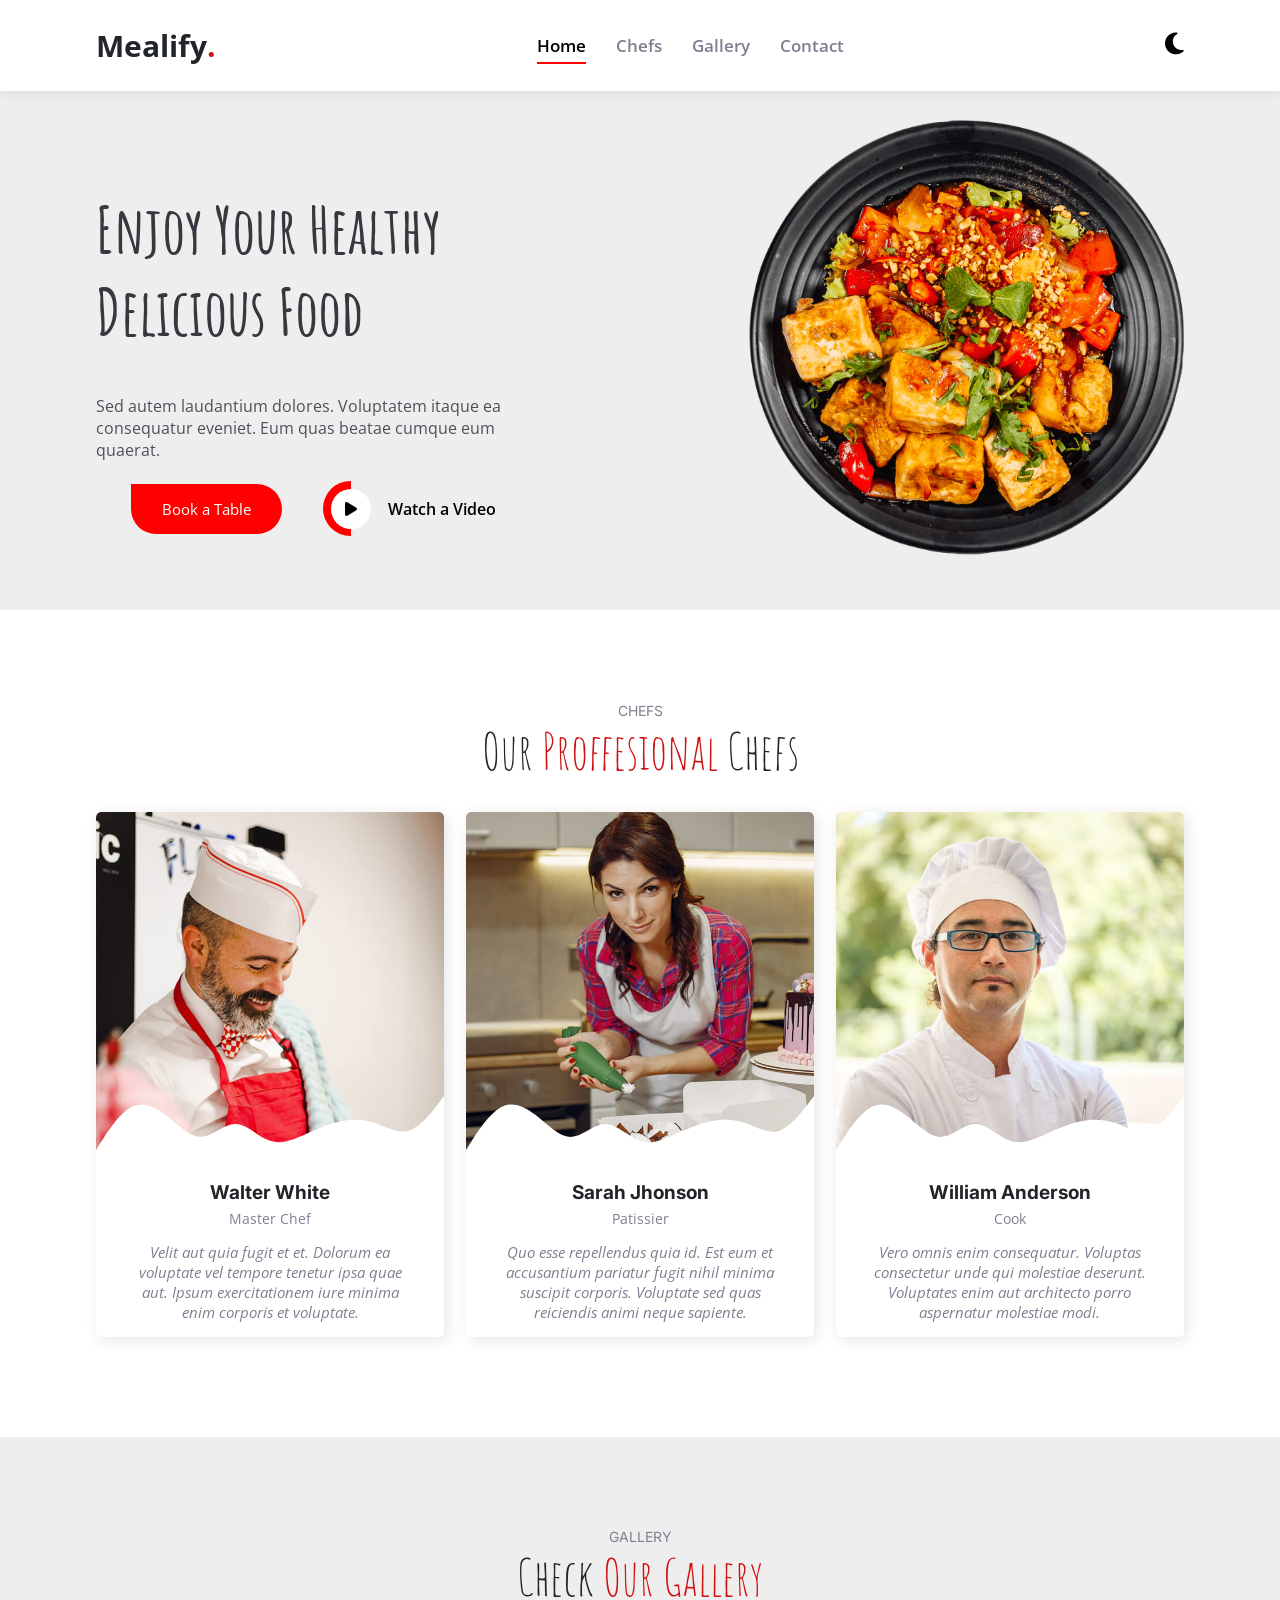
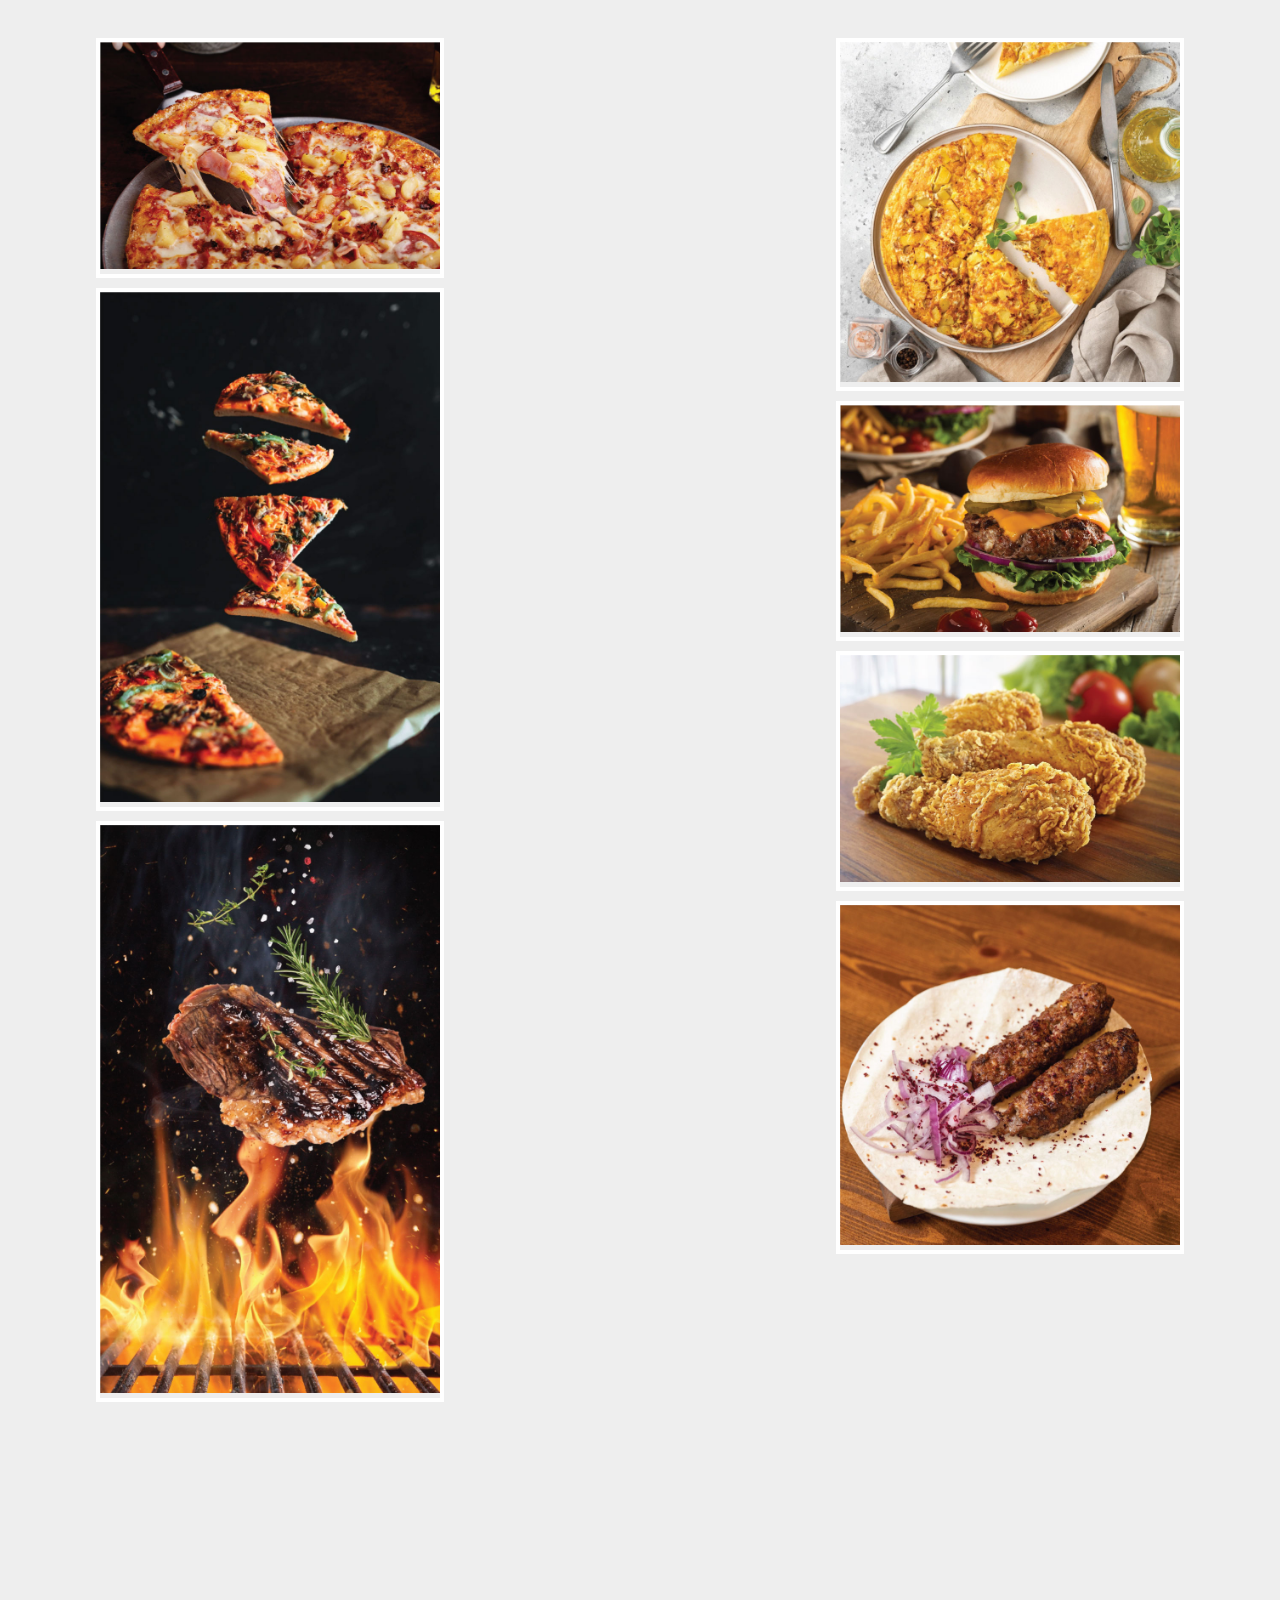
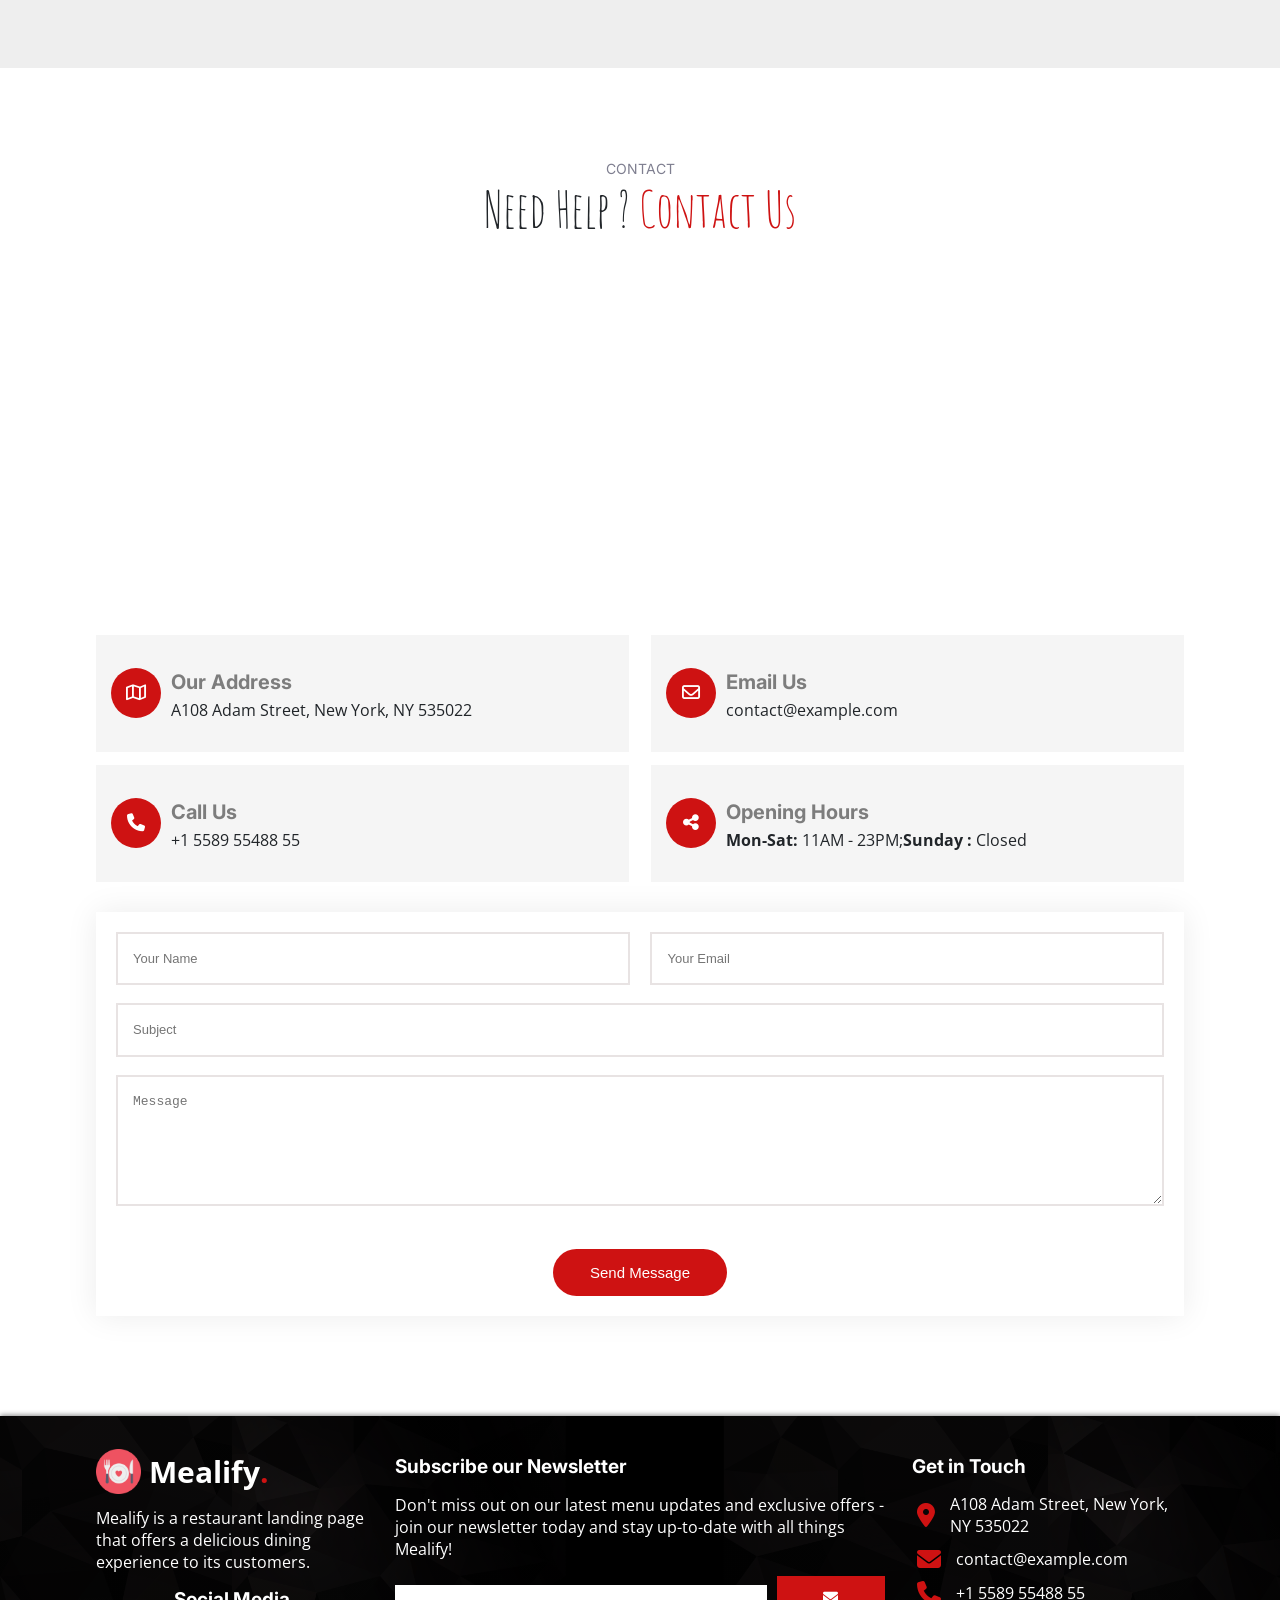
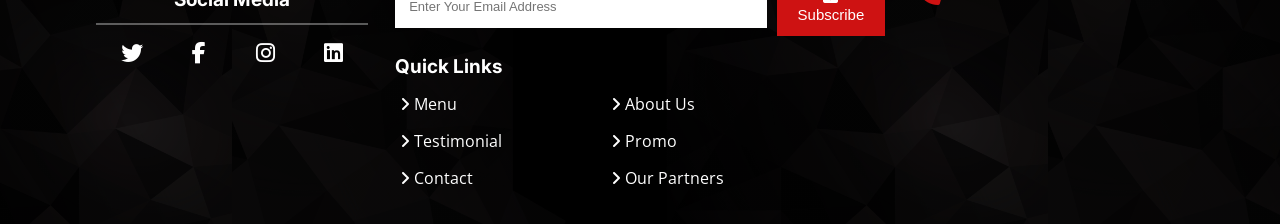
==== index.html @ 61e2e2f1 "Responsive Project" ====
<!DOCTYPE html>
<html lang="en">

    <head>
        <meta charset="UTF-8">
        <meta name="viewport" content="width=device-width, initial-scale=1.0">
        <title>Mealify</title>
        <link rel="shortcut icon" href="img/favicon.png" type="image/x-icon">
        <link rel="preconnect" href="https://fonts.googleapis.com">
        <link rel="preconnect" href="https://fonts.gstatic.com" crossorigin>
        <link
            href="https://fonts.googleapis.com/css2?family=Amatic+SC:wght@400;700&family=Inter:wght@100..900&family=Open+Sans:ital,wght@0,300..800;1,300..800&display=swap"
            rel="stylesheet">
        <link rel="stylesheet" href="css/all.min.css">
        <link rel="stylesheet" href="css/style.css">
        <link rel="stylesheet" href="css/media.css">
    </head>
    </div>

    <body>
        <nav>
            <div class="container">
                <div class="nav-parent">
                    <div class="nav-logo">
                        <h2>Mealify<span>.</span></h2>
                    </div>
                    <div class="nav-links">
                        <ul>
                            <li><a href="#home">Home</a></li>
                            <li><a href="#chefs">Chefs</a></li>
                            <li><a href="#gallery">Gallery</a></li>
                            <li><a href="#contact">Contact</a></li>
                        </ul>
                    </div>

                    <div class="nav-icon">
                        <i class="fa-solid fa-moon" style="color: #000000;"></i>
                    </div>
                </div>

        </nav>
        <header id="home">
            <div class="container">
                <div class="header-parent">
                    <div class="header-content">
                        <h1>Enjoy Your Healthy <br> Delicious Food</h1>
                        <p>Sed autem laudantium dolores. Voluptatem itaque ea consequatur eveniet. Eum quas beatae
                            cumque eum quaerat.</p>
                        <div class="btn-group">
                            <a class="btn1">
                                Book a Table
                            </a>
                            <a class="btn2">
                                <div class="btn2-icon">
                                    <i class="fa-solid fa-play"></i>
                                </div>
                                Watch a Video
                            </a>
                        </div>
                    </div>
                    <picture class="header-img">
                        <img src="img/hero-img.png" alt="Dish">
                    </picture>
                </div>
            </div>
        </header>

        <!-- chefs -->
        <section class="chef space-y" id="chefs">
            <div class="container">
                <div class="chef-content text-center">
                    <h2 class="title-head">chefs</h2>
                    <h3 class="title-content">Our <span>Proffesional</span> Chefs</h3>
                </div>
                <div class="chef-cards">
                    <div class="card">
                        <div class="social-icons">
                            <i class="fa-brands fa-twitter"></i>
                            <i class="fa-brands fa-facebook-f"></i>
                            <i class="fa-brands fa-instagram"></i>
                            <i class="fa-brands fa-linkedin"></i>
                        </div>
                        <div class="card-img">
                            <img src="img/chefs-1.jpg" alt="">
                            <svg xmlns="http://www.w3.org/2000/svg" viewBox="0 0 1440 320">
                                <path fill="#ffffff" fill-opacity="1"
                                    d="M0,256L24,218.7C48,181,96,107,144,80C192,53,240,75,288,112C336,149,384,203,432,202.7C480,203,528,149,576,149.3C624,149,672,203,720,218.7C768,235,816,213,864,192C912,171,960,149,1008,138.7C1056,128,1104,128,1152,144C1200,160,1248,192,1296,176C1344,160,1392,96,1416,64L1440,32L1440,320L1416,320C1392,320,1344,320,1296,320C1248,320,1200,320,1152,320C1104,320,1056,320,1008,320C960,320,912,320,864,320C816,320,768,320,720,320C672,320,624,320,576,320C528,320,480,320,432,320C384,320,336,320,288,320C240,320,192,320,144,320C96,320,48,320,24,320L0,320Z">
                                </path>
                            </svg>
                        </div>
                        <div class="card-content text-center">
                            <h2>Walter White</h2>
                            <p>Master Chef</p>
                            <p>Velit aut quia fugit et et. Dolorum ea voluptate vel tempore tenetur ipsa quae aut.
                                Ipsum exercitationem iure minima
                                enim corporis et voluptate.</p>
                        </div>

                    </div>
                    <div class="card">
                        <div class="social-icons">
                            <i class="fa-brands fa-twitter"></i>
                            <i class="fa-brands fa-facebook-f"></i>
                            <i class="fa-brands fa-instagram"></i>
                            <i class="fa-brands fa-linkedin"></i>
                        </div>
                        <div class="card-img">
                            <img src="img/chefs-2.jpg" alt="">
                            <svg xmlns="http://www.w3.org/2000/svg" viewBox="0 0 1440 320">
                                <path fill="#ffffff" fill-opacity="1"
                                    d="M0,256L24,218.7C48,181,96,107,144,80C192,53,240,75,288,112C336,149,384,203,432,202.7C480,203,528,149,576,149.3C624,149,672,203,720,218.7C768,235,816,213,864,192C912,171,960,149,1008,138.7C1056,128,1104,128,1152,144C1200,160,1248,192,1296,176C1344,160,1392,96,1416,64L1440,32L1440,320L1416,320C1392,320,1344,320,1296,320C1248,320,1200,320,1152,320C1104,320,1056,320,1008,320C960,320,912,320,864,320C816,320,768,320,720,320C672,320,624,320,576,320C528,320,480,320,432,320C384,320,336,320,288,320C240,320,192,320,144,320C96,320,48,320,24,320L0,320Z">
                                </path>
                            </svg>
                        </div>
                        <div class="card-content text-center">
                            <h2>Sarah Jhonson</h2>
                            <p>Patissier</p>
                            <p>Quo esse repellendus quia id. Est eum et accusantium pariatur fugit nihil minima
                                suscipit corporis. Voluptate sed quas
                                reiciendis animi neque sapiente.</p>
                        </div>

                    </div>
                    <div class="card">
                        <div class="social-icons">
                            <i class="fa-brands fa-twitter"></i>
                            <i class="fa-brands fa-facebook-f"></i>
                            <i class="fa-brands fa-instagram"></i>
                            <i class="fa-brands fa-linkedin"></i>
                        </div>
                        <div class="card-img">
                            <img src="img/chefs-3.jpg" alt="">
                            <svg xmlns="http://www.w3.org/2000/svg" viewBox="0 0 1440 320">
                                <path fill="#ffffff" fill-opacity="1"
                                    d="M0,256L24,218.7C48,181,96,107,144,80C192,53,240,75,288,112C336,149,384,203,432,202.7C480,203,528,149,576,149.3C624,149,672,203,720,218.7C768,235,816,213,864,192C912,171,960,149,1008,138.7C1056,128,1104,128,1152,144C1200,160,1248,192,1296,176C1344,160,1392,96,1416,64L1440,32L1440,320L1416,320C1392,320,1344,320,1296,320C1248,320,1200,320,1152,320C1104,320,1056,320,1008,320C960,320,912,320,864,320C816,320,768,320,720,320C672,320,624,320,576,320C528,320,480,320,432,320C384,320,336,320,288,320C240,320,192,320,144,320C96,320,48,320,24,320L0,320Z">
                                </path>
                            </svg>
                        </div>
                        <div class="card-content text-center">
                            <h2>William Anderson</h2>
                            <p>Cook</p>
                            <p>Vero omnis enim consequatur. Voluptas consectetur unde qui molestiae deserunt.
                                Voluptates enim aut architecto porro
                                aspernatur molestiae modi.</p>
                        </div>

                    </div>
                </div>
            </div>
        </section>
        <!-- gallery -->
        <section class="gallery space-y" id="gallery">
            <div class="container">
                <div class="gallery-content text-center">
                    <h2 class="title-head">gallery</h2>
                    <h3 class="title-content">Check <span>Our Gallery</span></h3>
                    <div class="gallery-layout">
                        <div class="layer-position order-1">
                            <img src="img/meal-1.jpg" alt="Hawaiian pizza">
                            <div class="layer">
                                <h2>Pizza</h2>
                                <p>Hawaiian pizza with ham and pineapple</p>
                            </div>
                        </div>
                        <div class="layer-position order-2">
                            <img src="img/meal-3.jpg" alt="Burger">
                            <div class="layer">
                                <h2>Burger</h2>
                                <p>grass fed bison hamburger with chips & beer</p>
                            </div>
                        </div>
                        <div class="layer-position order-3">
                            <img src="img/meal-4.jpg" alt="Levitation pizza">
                            <div class="layer">
                                <h2>Levitation pizza</h2>
                                <p>Levitation pizza on black background.</p>
                            </div>
                        </div>
                        <div class="layer-position order-4">
                            <img src="img/meal-7.jpg" alt="Frittata">
                            <div class="layer">
                                <h2>Frittata</h2>
                                <p>Frittata or potato pie in a ceramic plate</p>
                            </div>
                        </div>
                        <div class="layer-position order-5">
                            <img src="img/meal-2.jpg" alt="Beef steaks">
                            <div class="layer">
                                <h2>Beef steaks</h2>
                                <p>Tasty beef steaks flying above cast iron grate with fire flames.</p>
                            </div>
                        </div>
                        <div class="layer-position order-6">
                            <img src="img/meal-5.jpg" alt="Crispy Fried Chicken">
                            <div class="layer">
                                <h2>Crispy Fried Chicken</h2>
                                <p>Golden brown chicken legs with a crunchy coating and juicy meat</p>
                            </div>
                        </div>
                        <div class="layer-position order-7">
                            <img src="img/meal-6.jpg" alt="Lyulya kebab">
                            <div class="layer">
                                <h2>Lyulya kebab</h2>
                                <p>Tender and juicy skewers of ground lamb or beef, flavored with aromatic spices
                                    and herbs</p>
                            </div>
                        </div>

                    </div>
                </div>
            </div>
        </section>
        <!-- contact -->
        <section class="contact space-y" id="contact">
            <div class="container">
                <div class="contact-content">
                    <h2 class="title-head text-center">contact</h2>
                    <h3 class="title-content text-center">Need Help ? <span>Contact Us</span></h3>
                    <iframe
                        src="https://www.google.com/maps/embed?pb=!1m18!1m12!1m3!1d3456.638444775009!2d31.255423574352548!3d29.961076722518037!2m3!1f0!2f0!3f0!3m2!1i1024!2i768!4f13.1!3m3!1m2!1s0x14584782ead906cd%3A0x6feb36b41789dfff!2sRoute%20academy!5e0!3m2!1sen!2seg!4v1713953296644!5m2!1sen!2seg"
                        style="border:0;" allowfullscreen="" loading="lazy"
                        referrerpolicy="no-referrer-when-downgrade"></iframe>
                    <div class="contact-info">
                        <div class="info">
                            <div class="info-icon">
                                <i class="fa-regular fa-map"></i>
                            </div>
                            <div class="info-content">
                                <h3>Our Address</h3>
                                <p>A108 Adam Street, New York, NY 535022</p>
                            </div>
                        </div>
                        <div class="info">
                            <div class="info-icon">
                                <i class="fa-regular fa-envelope"></i>
                            </div>
                            <div class="info-content">
                                <h3>Email Us</h3>
                                <p>contact@example.com</p>
                            </div>
                        </div>
                        <div class="info">
                            <div class="info-icon">
                                <i class="fa-solid fa-phone"></i>
                            </div>
                            <div class="info-content">
                                <h3>Call Us</h3>
                                <p>+1 5589 55488 55</p>
                            </div>
                        </div>
                        <div class="info">
                            <div class="info-icon">
                                <i class="fa-solid fa-share-nodes"></i>
                            </div>
                            <div class="info-content">
                                <h3>Opening Hours</h3>
                                <p><span>Mon-Sat:</span> 11AM - 23PM;<span>Sunday :</span> Closed</p>
                            </div>
                        </div>
                    </div>
                </div>
            </div>
        </section>
        <!-- form -->
        <section class="form space-y">
            <div class="container">
                <form action="" method="">
                    <div class="form-flex">
                        <input type="text" name="name" id="name" placeholder="Your Name">
                        <input type="email" name="email" id="email" placeholder="Your Email">
                    </div>
                    <input type="text" name="subject" id="subject" placeholder="Subject">
                    <textarea name="message" cols="10" rows="5" id="message" cols="30" rows="10"
                        placeholder="Message"></textarea>
                    <button type="submit">Send Message</button>
                </form>
            </div>
        </section>
        <footer>
            <div class="container">
                <div class="footer-content">
                    <div class="footer-1">
                        <div class="mealify-logo">
                            <img src="img/favicon.png" alt="logo">
                            <h2>Mealify<span>.</span></h2>
                        </div>
                        <p>Mealify is a restaurant landing page that offers a delicious dining experience to its
                            customers.
                        </p>
                        <h3>Social Media</h3>
                        <div class="social-links">
                            <i class="fa-brands fa-twitter"></i>
                            <i class="fa-brands fa-facebook-f"></i>
                            <i class="fa-brands fa-instagram"></i>
                            <i class="fa-brands fa-linkedin"></i>
                        </div>
                    </div>
                    <fiv class="footer-2">
                        <h3>Subscribe our Newsletter</h3>
                        <p>Don't miss out on our latest menu updates and exclusive offers - join our newsletter today
                            and
                            stay up-to-date with all
                            things Mealify!</p>
                        <div class="subscribe">
                            <input type="email" name="u_emsil" id="u_email" placeholder="Enter Your Email Address">
                            <button type="submit"><i class="fa-solid fa-envelope"></i> Subscribe</button>
                        </div>
                        <div class="quick-links">
                            <h3>Quick Links</h3>
                            <ul>
                                <li><i class="fa-solid fa-angle-right"></i> Menu</li>
                                <li><i class="fa-solid fa-angle-right"></i> About Us</li>
                                <li><i class="fa-solid fa-angle-right"></i> Testimonial</li>
                                <li><i class="fa-solid fa-angle-right"></i> Promo</li>
                                <li><i class="fa-solid fa-angle-right"></i> Contact</li>
                                <li><i class="fa-solid fa-angle-right"></i> Our Partners</li>
                            </ul>
                        </div>
                    </fiv>
                    <div class="footer-3">
                        <h3>Get in Touch</h3>
                        <ul>
                            <li><i class="fa-solid fa-location-dot"></i><span>A108 Adam Street, New York, NY
                                    535022</span>
                            </li>
                            <li><i class="fa-solid fa-envelope"></i><span>contact@example.com</span>
                            </li>
                            <li><i class="fa-solid fa-phone"></i><span>+1 5589 55488 55</span>
                            </li>
                        </ul>
                    </div>
                </div>

            </div>
        </footer> 
    </body>

</html>
---- css/style.css ----
*,
*::after,
*::before {
    box-sizing: border-box;
    scroll-behavior: smooth;
}

::selection {
    background-color: #D85454;
    color: #fff;
    opacity: 0.2;
}

:root {
    --openfont: "Open Sans",
        sans-serif;
    --amatfont: "Amatic SC",
        sans-serif;
    --interfont: "Inter",
        sans-serif;
}

body {
    margin: 0;
    padding: 0;
    font-style: normal;
    line-height: normal;
    font-family: var(--openfont);
}

.container {
    margin: auto;
    width: 95%;
}

a {
    color: rgb(0, 0, 0);
    display: inline-block;
    text-decoration: none;
}

span {
    color: rgb(206, 18, 18);
}

ul {
    list-style-type: none;
    margin: 0;
    padding: 0;
}

h1,
h2,
h3,
h4,
h5,
h6 {
    font-weight: 700;
}

p {
    font-size: 16px;
    font-weight: 400;
}

img {
    width: 100%;
    display: inline-block;
}

.space-y {
    padding-top: 80px;
    padding-bottom: 100px;
}

.text-center {
    text-align: center;
}

.title-head {
    font-family: var(--interfont);
    font-size: 14px;
    font-weight: 400;
    color: rgb(127, 127, 144);
    text-transform: uppercase;
    margin-bottom: 0px;
}

.title-content {
    font-family: var(--amatfont);
    font-size: 50px;
    font-weight: 400;
    color: rgb(33, 37, 41);
    margin-top: 0px;
    margin-bottom: 30px;
}

/* navbar */
nav {
    position: fixed;
    top: 0;
    left: 0;
    width: 100%;
    z-index: 99999;
    background-color: #fff;
    box-shadow: 0px 0px 14px 0px #0000001b;
}

.nav-parent {
    display: flex;
    justify-content: space-between;
    align-items: center;
    flex-direction: row;
}

.nav-logo h2 {
    font-size: 30px;
    color: rgb(33, 37, 41);
}
.nav-toggle i{
    font-size: 25px;
}
.nav-parent .nav-links{
    display: none;
}

.nav-icon i {
    font-size: 25px;
}



/* header */
header {
    padding-top: 120px;
    padding-bottom: 50px;
    display: flex;
    align-items: center;
    background-color: #eeeeee;
}

.header-parent {
    display: flex;
    flex-direction: column-reverse;
    flex-wrap: wrap;
    align-items:center;
    justify-content:space-between ;
}

.header-content {
    text-align: center;
    width: 100%;
}

.header-img {
    width: 100%;
}

.header-parent .header-content h1 {
    font-family: var(--amatfont);
    color: rgb(55, 55, 63);
    font-size: 65px;
}

.header-parent .header-content p {
    color: rgb(79, 79, 90);
}

.btn-group {
    display: flex;
    align-items: center;
    justify-content: center;
    gap: 40px;
    margin-top: 20px;
}

.btn-group .btn1 {
    background-color: red;
    color: white;
    padding: 15px 31px;
    border-radius: 25px 25px 25px 25px;
    font-weight: 400;
    font-size: 15px;
}

.btn-group .btn2 {
    font-weight: 600;
    font-size: 16px;
    display: flex;
    align-items: center;
    justify-content: center;
    gap: 10px;
}

.btn-group .btn2 .btn2-icon {
    background-image: linear-gradient(to right, red 0% 50%, transparent 50% 0%);
    border-radius: 50%;
    padding: 11px 15px;
    width: 55px;
    height: 55px;
    display: flex;
    align-items: center;
    justify-content: center;
    position: relative;
}

.btn-group .btn2 .btn2-icon::before {
    content: "";
    position: absolute;
    width: 40px;
    height: 40px;
    border-radius: 50%;
    background-color: #fff;
}

.btn-group .btn2 .btn2-icon i {
    z-index: 2;
}

.btn-group .btn2:hover {
    color: red;
}

.header-parent .header-img:hover {
    animation: vibration 1s;
}

@keyframes vibration {
    0% {
        transform: translate(1px, 1px) rotate(0deg);
    }

    10% {
        transform: translate(-1px, -2px) rotate(-1deg);
    }

    20% {
        transform: translate(-3px, 0px) rotate(1deg);
    }

    30% {
        transform: translate(3px, 2px) rotate(0deg);
    }

    40% {
        transform: translate(1px, -1px) rotate(1deg);
    }

    50% {
        transform: translate(-3px, 2px) rotate(-1deg);
    }

    60% {
        transform: translate(-3px, 1px) rotate(0deg);
    }

    70% {
        transform: translate(3px, 1px) rotate(-1deg);
    }

    80% {
        transform: translate(-1px, -1px) rotate(1deg);
    }

    90% {
        transform: translate(1px, 2px) rotate(0deg);
    }

    100% {
        transform: translate(1px, -2px) rotate(-1deg);
    }
}

/* chefs */
.chef .chef-cards {
    display: flex;
    justify-content: space-between;
    flex-direction: row;
    flex-wrap: wrap;
    gap: 40px;
}

.chef-cards .card {
    overflow: hidden;
    background-color: #fff;
    width: 97%;
    border-radius: 5px;
    box-shadow: rgba(0, 0, 0, 0.1) 3px 3px 15px 0px;
    position: relative;
    transition: transform 0.5s 0.5s;
}

.chef-cards .card:hover {
    transform: scale(1.1);
}

.card .social-icons {
    position: absolute;
    right: -72px;
    top: 20px;
    display: flex;
    flex-direction: column;
    row-gap: 20px;
    background-color: rgba(255, 255, 255, 0.3);
    z-index: 20;
    padding: 11px;
    border-radius: 5px;
    transition: right 0.5s 1s;
}

.card:hover .social-icons {
    right: 10px;
}

.card .social-icons i:hover {
    color: #48484c;
}

.card .social-icons i {
    font-size: 18px;
    color: rgba(55, 55, 63, 0.4);
}

.chef-cards .card .card-img {
    position: relative;
    width: 100%;
}

.chef-cards .card .card-img img {
    border-radius: 5px;
}

.chef-cards .card .card-img svg {
    position: absolute;
    bottom: 0;
    left: 0;
    right: 0;
}

.card .card-content {
    padding-inline: 35px;
}

.card .card-content h2 {
    font-family: var(--interfont);
    font-size: 19px;
    color: rgb(33, 37, 41);
    margin-bottom: 0px;
}

.card .card-content p {
    font-size: 14px;
    color: rgb(127, 127, 144);
    margin-top: 5px;
}

.card .card-content p:nth-last-child(1) {
    font-size: 15px;
    font-style: italic;
}

/* gallery */
.gallery {
    background-color: #eeeeee;
}

.gallery .gallery-layout {
    display: flex;
    flex-direction: column;
    flex-wrap: wrap;
    justify-content: space-between;
    align-items: center;
}
.layer-position {
    width: 96%;
    overflow: hidden;
    position: relative;
    margin-bottom: 10px;
    border: 4px solid rgb(255, 255, 255);
}

.layer-position img {
    transition: transform 1.2s;
}

.layer-position:hover img {
    transform: scale(1.2);
}

.layer-position .layer {
    background-color: rgba(0, 0, 0, 0.59);
    width: 100%;
    height: 100%;
    position: absolute;
    top: 400%;
    left: 0;
    z-index: 99;
    display: flex;
    flex-direction: column;
    justify-content: center;
    align-items: center;
    color: rgb(255, 255, 255);
    gap: 10px;
    transition: top 0.8s;
}

.layer-position:hover .layer {
    top: 0;
}

.layer h2 {
    font-family: var(--interfont);
    font-size: 24px;
    color: rgb(225, 225, 225);
    margin-bottom: 0px;
}

.layer p {
    color: rgb(221, 221, 221);
    margin-top: 0px;
}

/* contact */
.contact {
    padding-bottom: 30px;
}

.contact .contact-content iframe {
    width: 100%;
    height: 350px;
}

.contact .contact-info {
    margin-top: 10px;
    display: flex;
    flex-direction: column;
    flex-wrap: wrap;
    justify-content: space-between;
    gap: 13px;
}

.contact-info .info {
    background-color: #F5F5F5;
    display: flex;
    align-items: center;
    width: 100%;
    padding: 15px;
    gap: 10px;
}

.contact-info .info .info-icon {
    background-color: #ce1212;
    height: 50px;
    width: 50px;
    border-radius: 50%;
    display: flex;
    align-items: center;
    justify-content: center;
}

.info .info-icon i {
    color: #fff;
    font-size: 1.125rem;
}

.contact-info .info .info-content h3 {
    font-family: var(--interfont);
    color: rgb(125, 125, 125);
    font-size: 20px;
    margin-bottom: 5px;
}

.contact-info .info .info-content p {
    color: rgb(33, 37, 41);
    margin-top: 0px;
}

.contact-info .info .info-content p span {
    font-weight: 700;
    color: rgb(33, 37, 41);
}

/* form */
.form {
    padding-top: 0px;
}

form {
    background-color: #fff;
    box-shadow: 0 0 1.875rem #00000014;
    display: flex;
    align-items: center;
    flex-direction: column;
    padding: 20px;
    gap: 18px;
}

form .form-flex,
form input,
form textarea {
    width: 100%;
}

form .form-flex {
    display: flex;
    flex-direction: column;
    justify-content: space-between;
    gap: 18px;
}

form .form-flex input {
    width: 100%;
}

form input,
form textarea {
    padding: 15px;
    outline: none;
    border: 2px solid #e8e3e3;
    color: rgb(33, 37, 41);
    font-size: 13px;
    font-weight: 400;
    line-height: 1.5;
}

form input:focus,
form textarea:focus {
    border-color: #ce1212;
}

form textarea {
    resize: vertical;
}

form button {
    outline: none;
    border-color: transparent;
    background-color: #ce1212;
    color: #fff;
    border-radius: 100vh;
    font-size: 15px;
    font-weight: 400;
    padding: 13px 35px;
    margin-top: 1.5625rem;
    cursor: pointer;
}

/* footer */
footer {
    background-image: linear-gradient(#0009, #0009), url(../img/textured-metal-background.jpg);
    background-position: center;
    background-size: contain;
    box-shadow: 0px -1px 5px #0007;
    color: rgb(255, 255, 255);
}

footer h3 {
    font-family: var(--interfont);
    font-size: 19px;
    margin-bottom: 10px;
}

footer p,
footer .social-links,
footer ul {
    font-weight: 400;
    font-size: 16px;
}

footer .footer-content {
    display: flex;
    flex-direction: column;
    flex-wrap: wrap;
    justify-content: space-between;
    padding-top: 20px;
    padding-bottom: 30px;
    gap: 17px;
}

.footer-1,
.footer-3 {
    width: 100%;
}

.footer-1 {
    display: flex;
    flex-direction: column;
}

.footer-1 .mealify-logo {
    display: flex;
    align-items: center;
    gap: 8px;
}

.footer-1 .mealify-logo img {
    width: 45px;
    height: 45px;
}

.footer-1 .mealify-logo h2 {
    font-size: 30px;
    margin-top: 15px;
    margin-bottom: 15px;
}

.footer-1 p {
    margin: 0px;
}

.footer-1 h3 {
    text-align: center;
    padding: 15px;
    padding-bottom: 12px;
    border-bottom: 2px solid #ddd6;
    margin-bottom: 17px;
    margin-top: 0px;
}

.footer-1 .social-links {
    display: flex;
    flex-direction: row;
    justify-content: space-around;
}

.footer-1 .social-links i {
    font-size: 22px;
}

.footer-2 .subscribe {
    display: flex;
    flex-direction: column;
    justify-content: space-between;
    align-items: center;
    gap: 10px;
}

.subscribe input {
    width: 100%;
    flex-grow: 2;
    padding: 12px;
    outline: none;
    border-color: transparent;
    font-family: Arial, Helvetica, sans-serif;
    font-size: 13px;
    color: rgb(0, 0, 0);
}

.subscribe button {
    width: 100%;
    padding: 11px 10px;
    outline: none;
    border-color: transparent;
    font-family: Arial, Helvetica, sans-serif;
    font-size: 15px;
    color: rgb(255, 255, 255);
    background-color: #ce1212;
}

.footer-2 .quick-links ul {
    display: flex;
    flex-wrap: wrap;
    row-gap: 5px;
    column-gap: 15px;
}

.footer-2 .quick-links ul li {
    width: 40%;
    padding: 5px;
    transition: all 0.5s ;
}

.footer-2 .quick-links ul li:hover {
    background-color: #222222;
    transform: translate(8px);
}

.footer-3 ul li {
    display: flex;
    align-items: center;
    gap: 15px;
    padding: 5px;

}

.footer-3 ul li i {
    color: #ce1212;
    font-size: 24px;
    cursor: pointer;
}

.footer-3 ul li span {
    color: rgb(255, 255, 255);
}
---- css/media.css ----
@media screen and (min-width:576px) {
    .container {
        width: 80%;
    }

    .subscribe input {
        width: 75%;
    }

    .footer-2 .subscribe {
        flex-direction: row;
    }

    .subscribe button {
        width: 25%;
    }
}

@media screen and (min-width:768px) {
    .container {
        width: 85%;
    }
.header-img {
    width: 85%;
}
    .chef-cards .card {
        width: 47%;
    }

    .gallery .gallery-layout {
        height: 260vh;
        justify-content: flex-start;
    }

    .layer-position {
        width: 47%;
    }

    .contact .contact-info {
        flex-direction: row;
    }

    .contact-info .info {
        width: 49%;
    }

    footer .footer-content {
        flex-direction: row;
    }

    .footer-2 {
        order: 3;
    }

    .footer-3 {
        order: 2;
    }

    .footer-2 .subscribe {
        flex-direction: row;
    }

    .subscribe input {
        width: 80%;
    }

    .subscribe button {
        width: 18%;
    }

    .footer-1,
    .footer-3 {
        width: 48%;
    }
}

@media screen and (min-width:992px) {

    .header-parent {
        flex-direction: row;
    }

    .btn-group {
        justify-content: space-between;
        gap: 7px;
    }

    .header-content {
        text-align: start;
        width: 40%;
    }

    .header-img {
        width: 40%;
    }

    .btn-group .btn1 {
        border-radius: 0px 100vh 100vh 100vh;
    }

    .chef .chef-cards {
        gap: 0px;
        row-gap: 15px;
    }

    .chef-cards .card {
        width: 31%;
    }

    .gallery .gallery-layout {
        height: 150vh;
        align-content: space-between;
        justify-content: flex-start;
    }

    .layer-position.order-1 {
        order: 1;
    }

    .layer-position.order-2 {
        order: 5;
    }

    .layer-position.order-3 {
        order: 2;
    }

    .layer-position.order-4 {
        order: 4;
    }

    .layer-position.order-5 {
        order: 3;
    }

    .layer-position.order-6 {
        order: 6;
    }

    .layer-position.order-7 {
        order: 7;
    }

    .layer-position {
        width: 32%;
    }

    form .form-flex {
        flex-direction: row;
    }

    form .form-flex input {
        width: 49%;
    }

    .subscribe input {
        width: 85%;
    }

    .subscribe button {
        width: 15%;
    }
}

@media screen and (min-width:1200px) {
    .container {
        width: 85%;
    }

    .btn-group {
        justify-content: space-evenly;
        align-items: center;
        gap: 7px;
    }

    .nav-parent .nav-links {
        display: block;
    }

    .nav-parent .nav-links ul {
        display: flex;
    }

    .nav-links ul li {
        font-size: 17px;
        font-weight: 600;
        padding: 15px;
    }

    .nav-parent ul li a {
        color: #7f7f90;
        padding: 7px 0px;
        position: relative;
    }

    .nav-parent ul li a::before {
        content: "";
        width: 0%;
        height: 2px;
        position: absolute;
        bottom: 0;
        left: 0;
        background-color: red;
        transition: width 0.5s;
    }

    .nav-parent ul li:first-child a::before {
        content: "";
        width: 100%;
        height: 2px;
        position: absolute;
        bottom: 0;
        left: 0;
        background-color: red;
    }

    .nav-parent ul li:not(:first-child) a:hover::before {
        width: 100%;
    }

    .nav-parent ul li:not(:first-child) a:hover,
    .nav-parent ul li:first-child a {
        color: #000;
    }

    .chef-cards .card {
        width: 32%;
    }

    .gallery .gallery-layout {
        height: 170vh;
    }

    .footer-2 {
        order: 2;
    }

    .footer-3 {
        order: 3;
    }

    .footer-1,
    .footer-3 {
        width: 25%;
    }

    .subscribe input {
        width: 75%;
    }

    .subscribe button {
        width: 22%;
    }

    .footer-2 {
        width: 45%;
    }


}
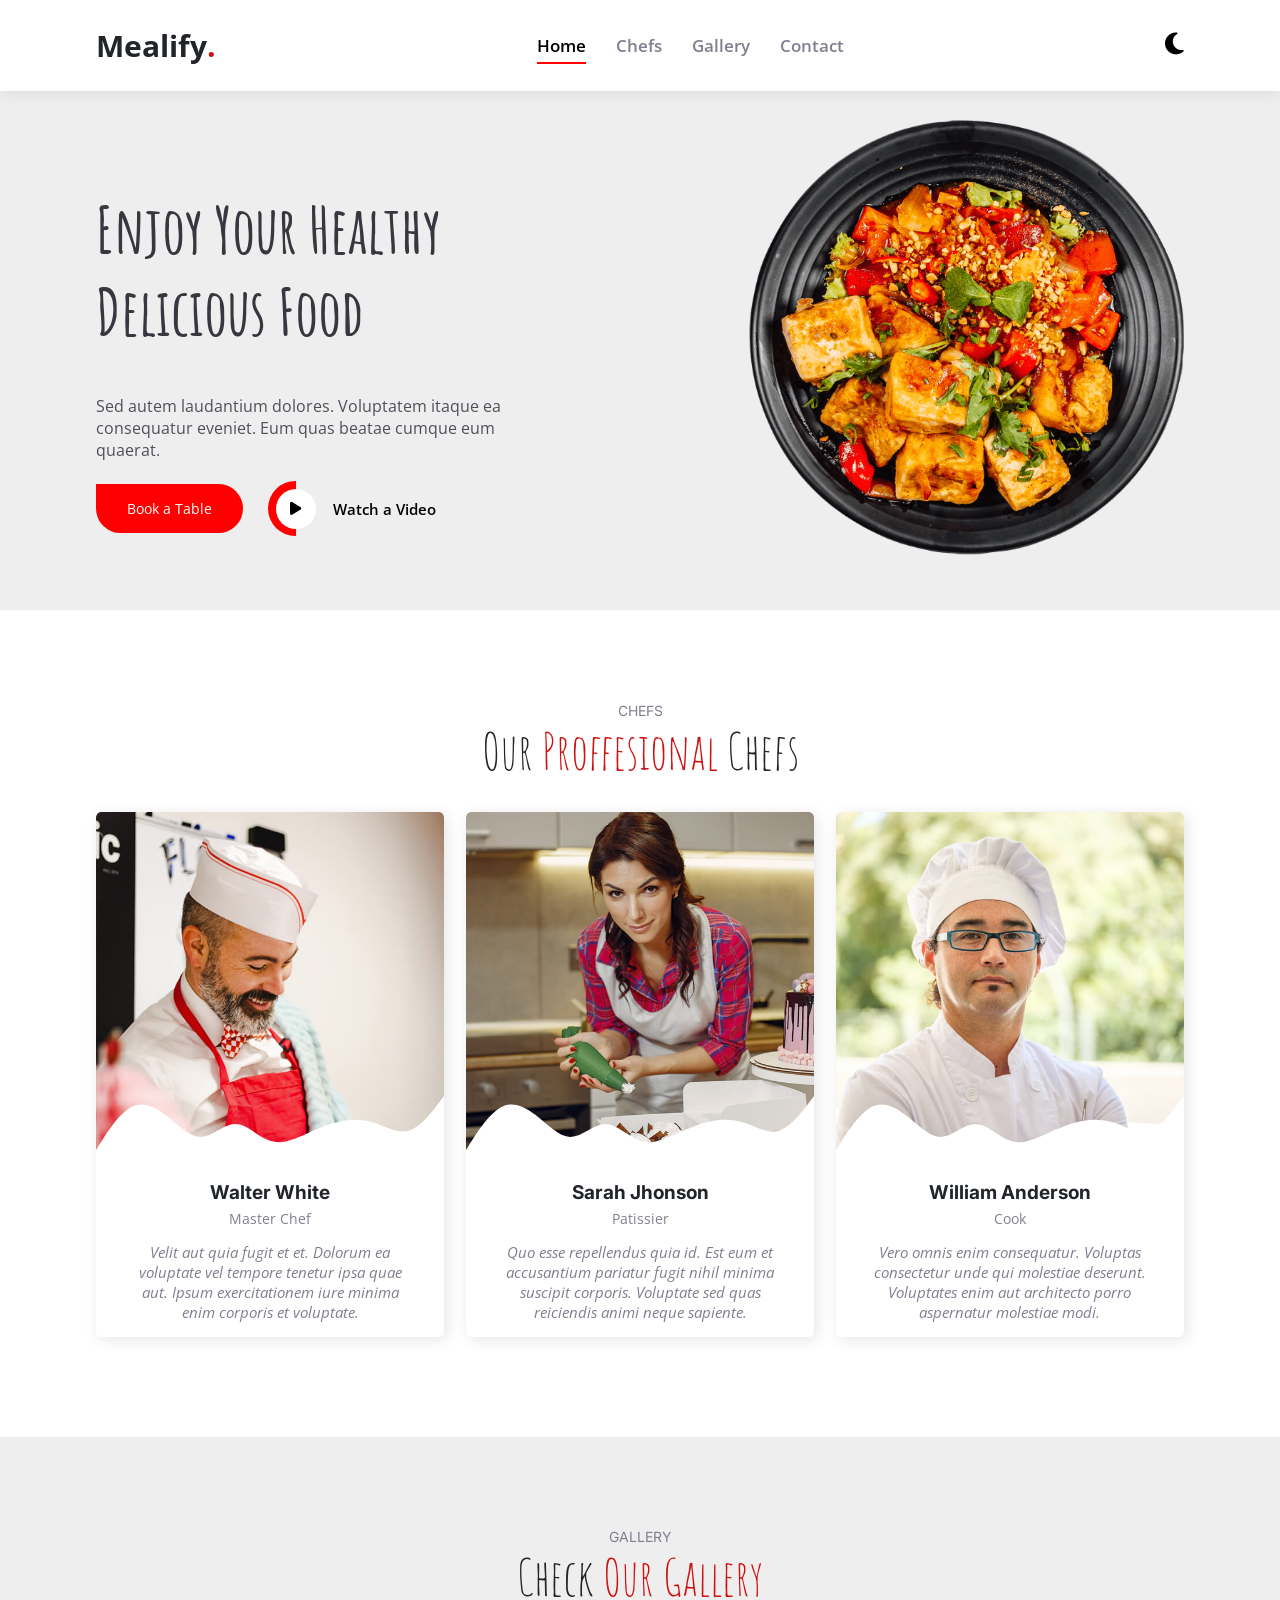
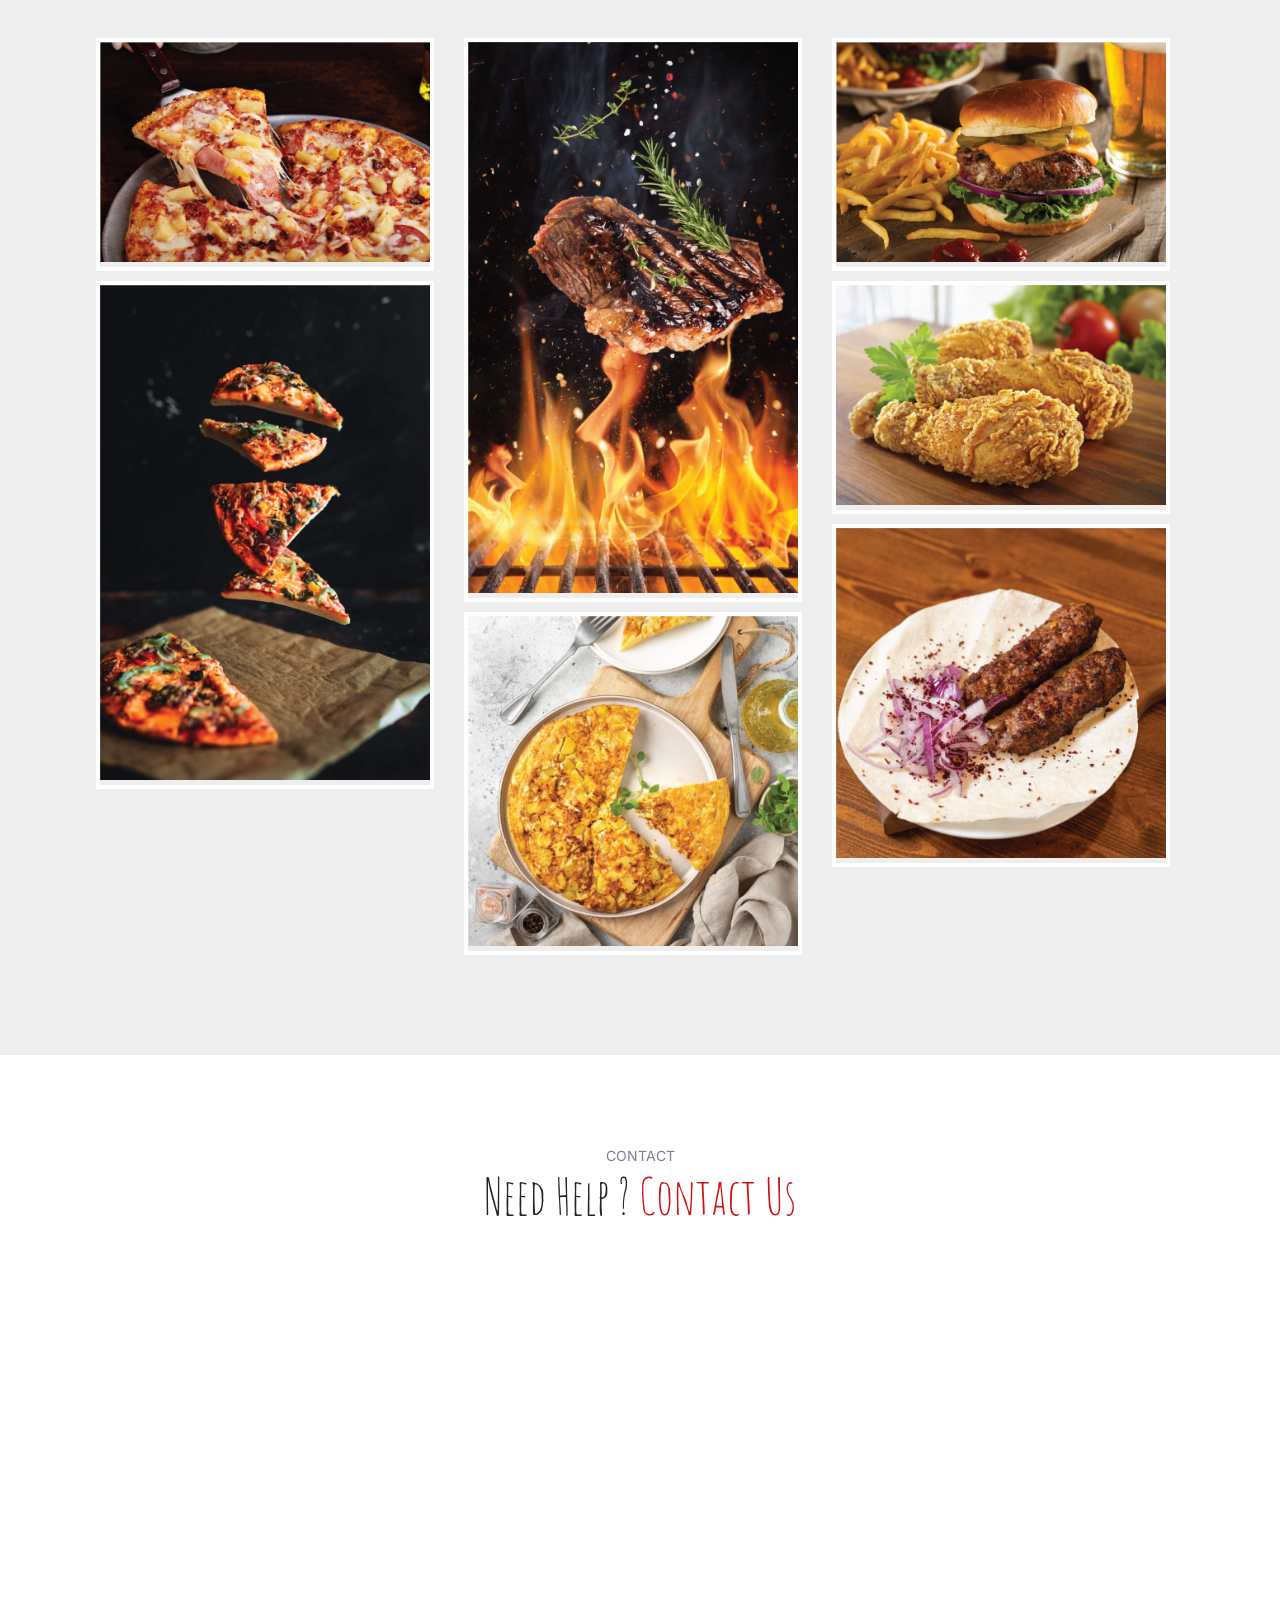
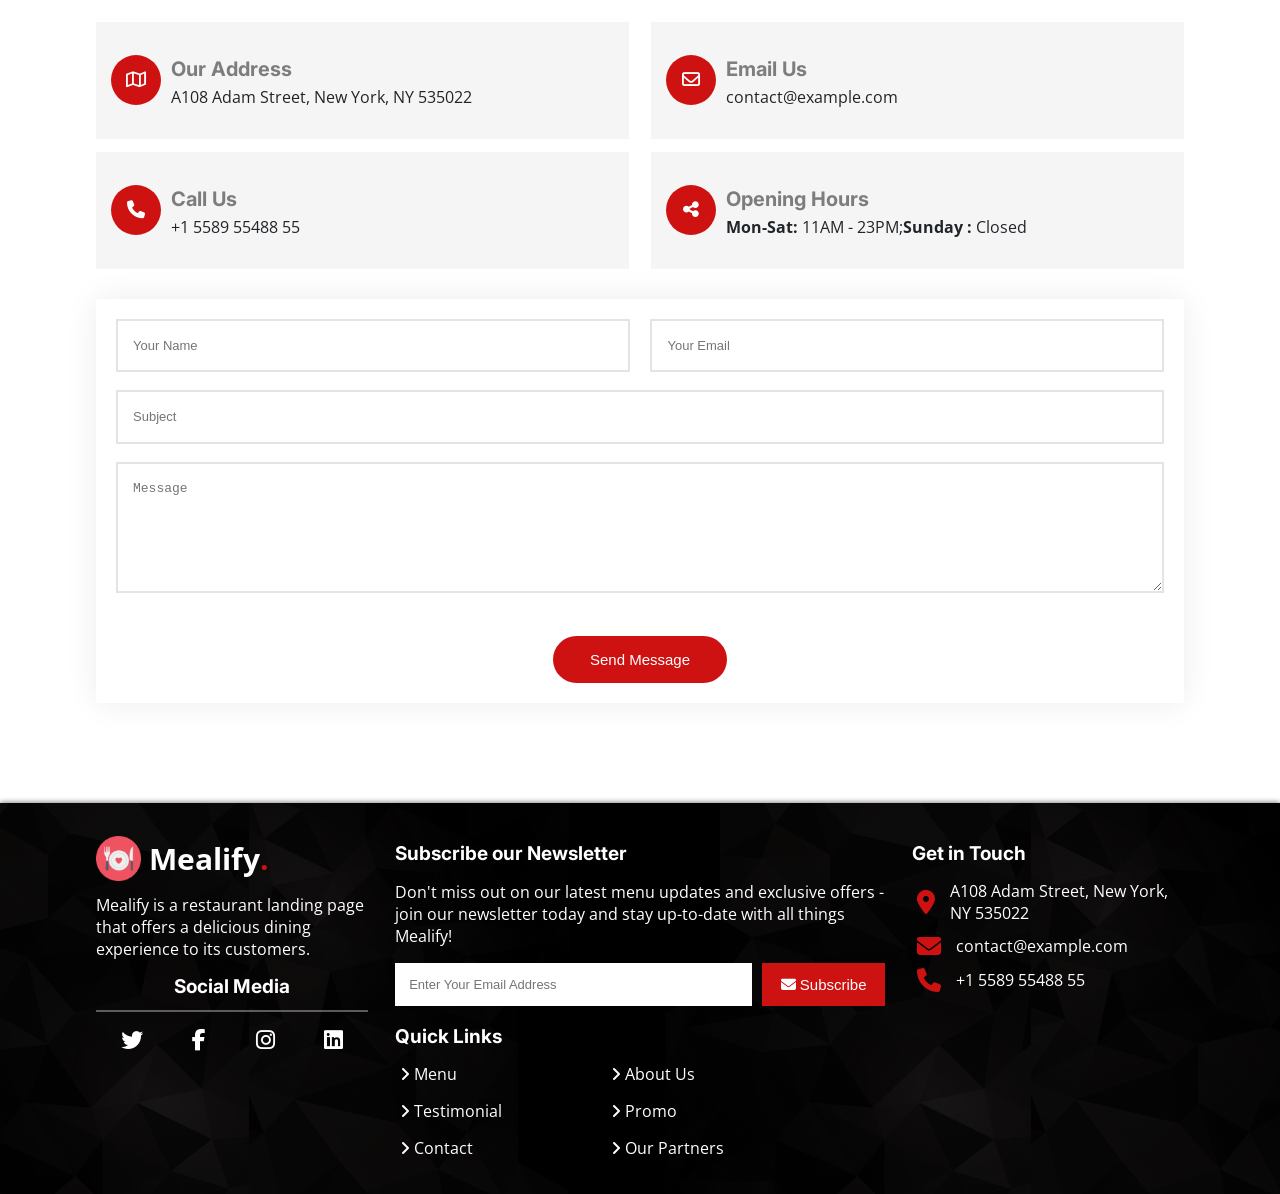
==== commit 48620b0a: "Edit the Gallary Section" ====
--- a/index.html
+++ b/index.html
@@ -162,6 +162,27 @@
                                 <p>Hawaiian pizza with ham and pineapple</p>
                             </div>
                         </div>
+                        <div class="layer-position order-3">
+                            <img src="img/meal-4.jpg" alt="Levitation pizza">
+                            <div class="layer">
+                                <h2>Levitation pizza</h2>
+                                <p>Levitation pizza on black background.</p>
+                            </div>
+                        </div>
+                        <div class="layer-position order-5">
+                            <img src="img/meal-2.jpg" alt="Beef steaks">
+                            <div class="layer">
+                                <h2>Beef steaks</h2>
+                                <p>Tasty beef steaks flying above cast iron grate with fire flames.</p>
+                            </div>
+                        </div>
+                        <div class="layer-position order-4">
+                            <img src="img/meal-7.jpg" alt="Frittata">
+                            <div class="layer">
+                                <h2>Frittata</h2>
+                                <p>Frittata or potato pie in a ceramic plate</p>
+                            </div>
+                        </div>
                         <div class="layer-position order-2">
                             <img src="img/meal-3.jpg" alt="Burger">
                             <div class="layer">
@@ -169,27 +190,9 @@
                                 <p>grass fed bison hamburger with chips & beer</p>
                             </div>
                         </div>
-                        <div class="layer-position order-3">
-                            <img src="img/meal-4.jpg" alt="Levitation pizza">
-                            <div class="layer">
-                                <h2>Levitation pizza</h2>
-                                <p>Levitation pizza on black background.</p>
-                            </div>
-                        </div>
-                        <div class="layer-position order-4">
-                            <img src="img/meal-7.jpg" alt="Frittata">
-                            <div class="layer">
-                                <h2>Frittata</h2>
-                                <p>Frittata or potato pie in a ceramic plate</p>
-                            </div>
-                        </div>
-                        <div class="layer-position order-5">
-                            <img src="img/meal-2.jpg" alt="Beef steaks">
-                            <div class="layer">
-                                <h2>Beef steaks</h2>
-                                <p>Tasty beef steaks flying above cast iron grate with fire flames.</p>
-                            </div>
-                        </div>
+
+
+
                         <div class="layer-position order-6">
                             <img src="img/meal-5.jpg" alt="Crispy Fried Chicken">
                             <div class="layer">
@@ -332,7 +335,7 @@
                 </div>
 
             </div>
-        </footer> 
+        </footer>
     </body>
 
 </html>
--- a/css/style.css
+++ b/css/style.css
@@ -180,12 +180,12 @@
     padding: 15px 31px;
     border-radius: 25px 25px 25px 25px;
     font-weight: 400;
-    font-size: 15px;
+    font-size: 14px;
 }
 
 .btn-group .btn2 {
     font-weight: 600;
-    font-size: 16px;
+    font-size: 15px;
     display: flex;
     align-items: center;
     justify-content: center;
@@ -365,11 +365,12 @@
 }
 
 .gallery .gallery-layout {
-    display: flex;
+    /* display: flex;
     flex-direction: column;
     flex-wrap: wrap;
     justify-content: space-between;
-    align-items: center;
+    align-items: center; */
+    columns: 1;
 }
 .layer-position {
     width: 96%;
--- a/css/media.css
+++ b/css/media.css
@@ -28,13 +28,14 @@
     }
 
     .gallery .gallery-layout {
-        height: 260vh;
-        justify-content: flex-start;
-    }
-
-    .layer-position {
+        /* height: 260vh;
+        justify-content: flex-start; */
+        columns: 2;
+    }
+
+    /* .layer-position {
         width: 47%;
-    }
+    } */
 
     .contact .contact-info {
         flex-direction: row;
@@ -108,12 +109,13 @@
     }
 
     .gallery .gallery-layout {
-        height: 150vh;
+        /* height: 150vh;
         align-content: space-between;
-        justify-content: flex-start;
-    }
-
-    .layer-position.order-1 {
+        justify-content: flex-start; */
+        columns: 3;
+    }
+
+    /* .layer-position.order-1 {
         order: 1;
     }
 
@@ -143,7 +145,7 @@
 
     .layer-position {
         width: 32%;
-    }
+    } */
 
     form .form-flex {
         flex-direction: row;
@@ -168,9 +170,10 @@
     }
 
     .btn-group {
-        justify-content: space-evenly;
+        /* justify-content: space-between; */
+        justify-content: start;
+        gap: 25px;
         align-items: center;
-        gap: 7px;
     }
 
     .nav-parent .nav-links {
@@ -228,7 +231,7 @@
     }
 
     .gallery .gallery-layout {
-        height: 170vh;
+        /* height: 170vh; */
     }
 
     .footer-2 {
@@ -245,11 +248,11 @@
     }
 
     .subscribe input {
-        width: 75%;
-    }
-
-    .subscribe button {
-        width: 22%;
+        width: 70%;
+    }
+
+    .subscribe button {
+        width: 25%;
     }
 
     .footer-2 {
